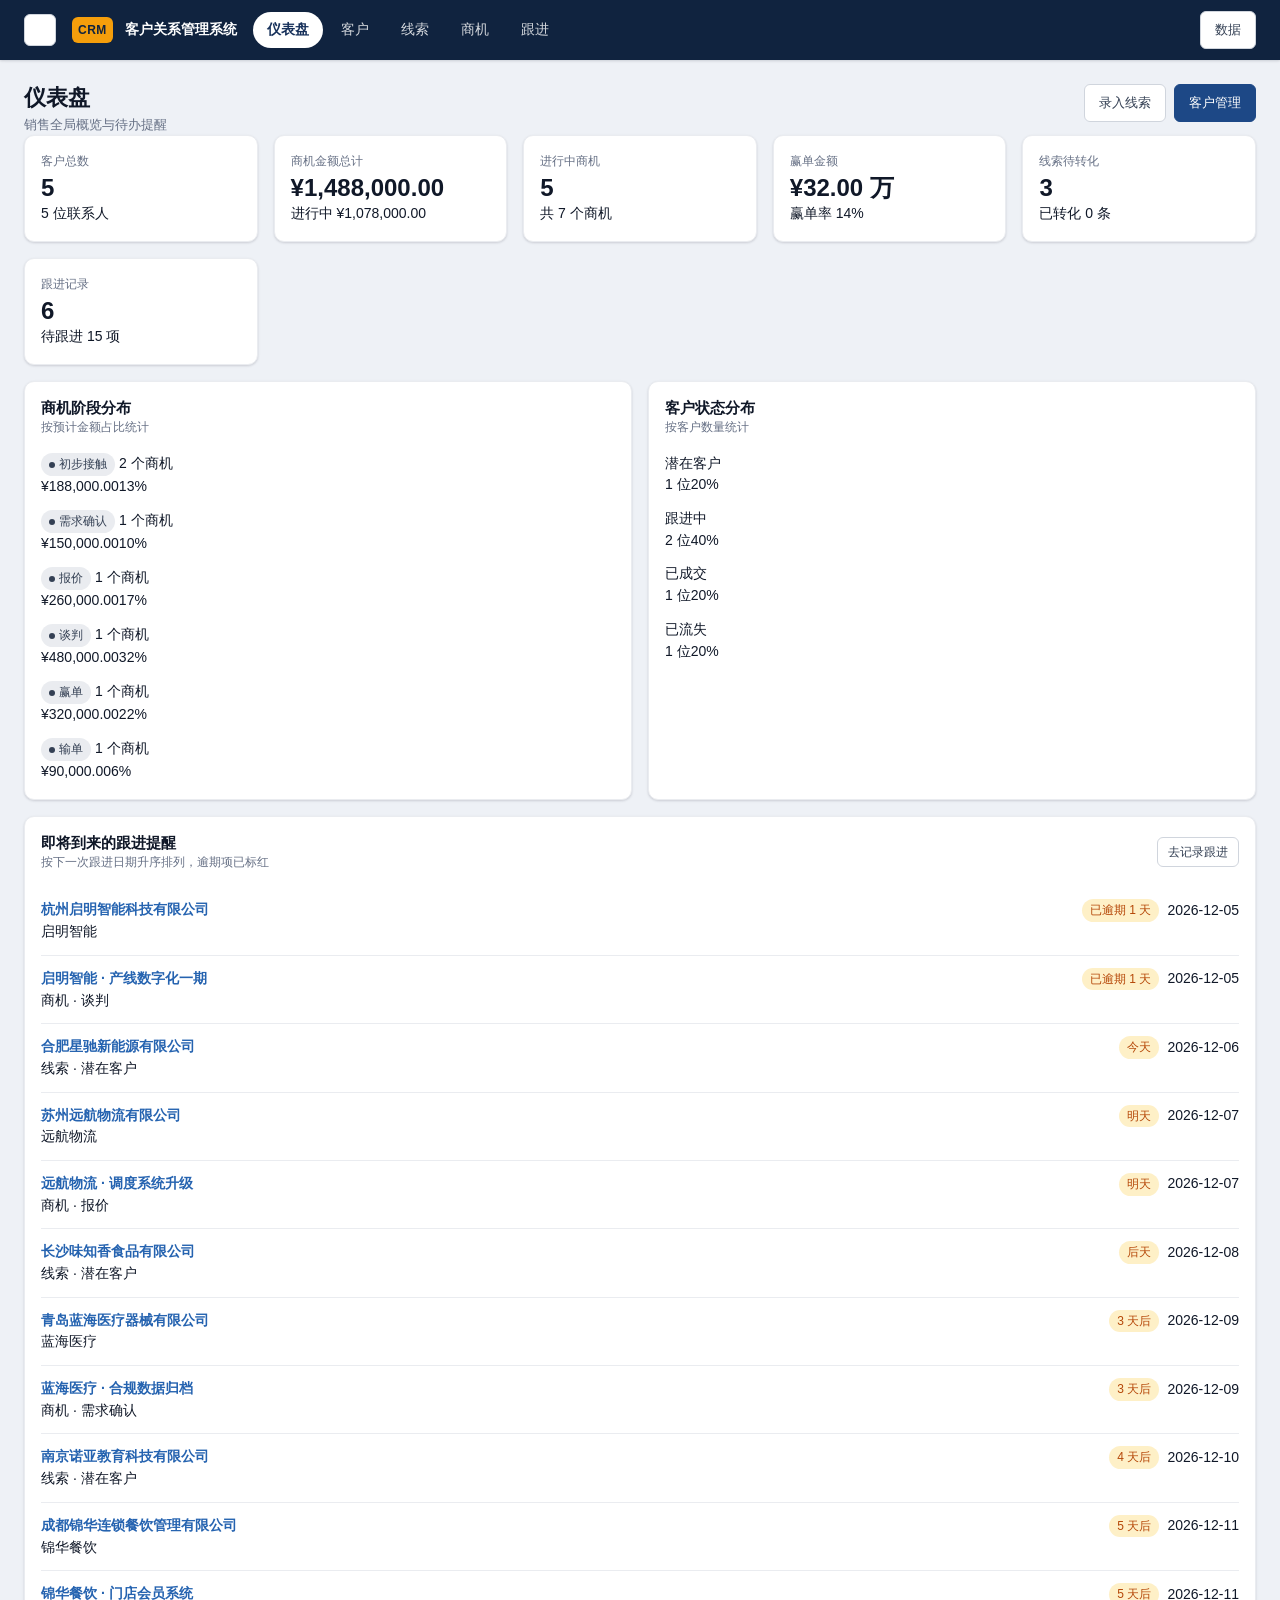
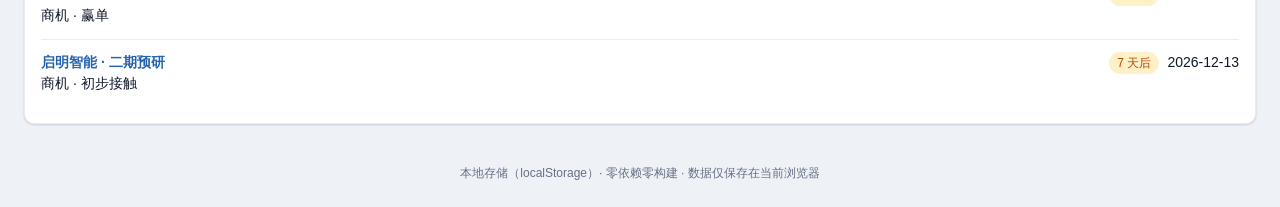
==== index.html @ 539068b9 "fix: complete close-out (index.html + README) - sa-deliver top-level-file gap, operator finish, tick" ====
<!DOCTYPE html>
<html lang="zh-CN">
<head>
  <meta charset="UTF-8" />
  <meta name="viewport" content="width=device-width, initial-scale=1.0" />
  <meta name="color-scheme" content="light" />
  <title>CRM 客户关系管理系统</title>
  <link rel="icon" href="data:image/svg+xml,<svg xmlns='http://www.w3.org/2000/svg' viewBox='0 0 32 32'><text y='26' font-size='26'>&#128188;</text></svg>" />
  <link rel="stylesheet" href="css/base.css" />
  <link rel="stylesheet" href="css/layout.css" />
  <link rel="stylesheet" href="css/components.css" />
</head>
<body>
  <!-- 应用外壳：结构静态，内容由视图层按 hash 路由渲染 -->
  <div class="app-shell">
    <header class="app-header">
      <div class="app-header__bar">
        <button class="icon-btn nav-toggle" id="nav-toggle" type="button" aria-label="展开导航" aria-expanded="false">
          <span class="nav-toggle__bars" aria-hidden="true"></span>
        </button>
        <a class="brand" href="#/dashboard">
          <span class="brand__mark" aria-hidden="true">CRM</span>
          <span class="brand__text">客户关系管理系统</span>
        </a>
        <nav class="app-nav" id="app-nav" aria-label="主导航">
          <a class="app-nav__link" data-nav="dashboard" href="#/dashboard">仪表盘</a>
          <a class="app-nav__link" data-nav="customers" href="#/customers">客户</a>
          <a class="app-nav__link" data-nav="leads" href="#/leads">线索</a>
          <a class="app-nav__link" data-nav="deals" href="#/deals">商机</a>
          <a class="app-nav__link" data-nav="activities" href="#/activities">跟进</a>
        </nav>
        <div class="app-header__actions">
          <button class="btn btn--ghost btn--icon" type="button" id="btn-data" aria-haspopup="true" aria-expanded="false">数据</button>
        </div>
      </div>
    </header>

    <main class="app-main" id="app-main" tabindex="-1">
      <!-- 视图挂载点 -->
      <div class="view-host" id="view-host" aria-live="polite"></div>
    </main>

    <footer class="app-footer">
      <span>本地存储（localStorage）· 零依赖零构建 · 数据仅保存在当前浏览器</span>
    </footer>
  </div>

  <!-- 全局挂载点：模态框、轻提示、数据面板 -->
  <div class="layer-root" id="layer-root">
    <div class="modal" id="modal" hidden>
      <div class="modal__backdrop" data-action="modal-close"></div>
      <div class="modal__panel" role="dialog" aria-modal="true" aria-labelledby="modal-title">
        <header class="modal__head">
          <h2 class="modal__title" id="modal-title"></h2>
          <button class="icon-btn" type="button" data-action="modal-close" aria-label="关闭">&times;</button>
        </header>
        <div class="modal__body" id="modal-body"></div>
        <footer class="modal__foot" id="modal-foot"></footer>
      </div>
    </div>

    <aside class="data-panel" id="data-panel" hidden aria-label="数据管理">
      <div class="data-panel__head">
        <h2 class="data-panel__title">数据管理</h2>
        <button class="icon-btn" type="button" id="data-panel-close" aria-label="关闭">&times;</button>
      </div>
      <div class="data-panel__body">
        <p class="data-panel__hint">所有数据保存在浏览器 localStorage。导出为 JSON 文件后可备份或迁移到其他浏览器。</p>
        <div class="data-panel__actions">
          <button class="btn btn--primary" type="button" id="btn-export">导出 JSON</button>
          <label class="btn btn--ghost" for="import-file">导入 JSON</label>
          <input class="visually-hidden" type="file" id="import-file" accept="application/json,.json" />
          <button class="btn btn--danger" type="button" id="btn-clear">清空数据</button>
        </div>
        <input class="visually-hidden" type="file" id="import-deals-file" accept="application/json,.json" />
      </div>
    </aside>
  </div>

  <div class="toast" id="toast" role="status" aria-live="polite" hidden></div>

  <noscript>
    <p class="noscript-warning">本应用需要启用 JavaScript 才能运行。</p>
  </noscript>

  <script type="module" src="js/app.js"></script>
</body>
</html>
---- css/base.css ----
/* base.css — 设计令牌、重置样式与排版基础 */

:root {
  /* 品牌色：深蓝作为主色，橙色作为强调色 */
  --brand-900: #10233f;
  --brand-800: #16305a;
  --brand-700: #1d4886;
  --brand-600: #2563b0;
  --brand-500: #3b82d6;
  --brand-100: #e3edfa;
  --brand-050: #f2f7fd;

  --accent-600: #d97706;
  --accent-500: #f59e0b;
  --accent-100: #fef3c7;

  --ink-900: #101828;
  --ink-700: #344054;
  --ink-500: #667085;
  --ink-300: #98a2b3;
  --ink-200: #d0d5dd;
  --ink-100: #eaecf0;
  --ink-050: #f6f7f9;
  --surface: #ffffff;
  --canvas: #eef1f6;

  --ok-600: #067647;
  --ok-100: #d3f8df;
  --warn-600: #b54708;
  --warn-100: #fef0c7;
  --danger-600: #b42318;
  --danger-100: #fee4e2;

  /* 商机阶段配色（仪表盘与看板共用） */
  --stage-contact: #7c9cc4;
  --stage-needs: #4f86c6;
  --stage-quote: #3f6fb5;
  --stage-negotiation: #d99a26;
  --stage-won: #12916b;
  --stage-lost: #98a2b3;

  --radius-sm: 6px;
  --radius-md: 10px;
  --radius-lg: 16px;
  --shadow-sm: 0 1px 2px rgba(16, 24, 40, 0.06), 0 1px 3px rgba(16, 24, 40, 0.1);
  --shadow-md: 0 4px 12px rgba(16, 24, 40, 0.1);
  --shadow-lg: 0 18px 40px rgba(16, 24, 40, 0.22);

  --space-1: 4px;
  --space-2: 8px;
  --space-3: 12px;
  --space-4: 16px;
  --space-5: 24px;
  --space-6: 32px;

  --font-sans: -apple-system, BlinkMacSystemFont, "Segoe UI", "PingFang SC",
    "Hiragino Sans GB", "Microsoft YaHei", "Helvetica Neue", Arial, sans-serif;
  --font-mono: ui-monospace, SFMono-Regular, Menlo, Consolas, monospace;

  --header-height: 60px;
}

*,
*::before,
*::after {
  box-sizing: border-box;
}

html,
body {
  margin: 0;
  padding: 0;
}

html {
  -webkit-text-size-adjust: 100%;
}

body {
  min-height: 100vh;
  background: var(--canvas);
  color: var(--ink-900);
  font-family: var(--font-sans);
  font-size: 14px;
  line-height: 1.55;
  -webkit-font-smoothing: antialiased;
}

h1,
h2,
h3,
h4,
p,
figure {
  margin: 0;
}

h1 {
  font-size: 22px;
  line-height: 1.3;
}

h2 {
  font-size: 17px;
  line-height: 1.35;
}

h3 {
  font-size: 15px;
  line-height: 1.4;
}

a {
  color: var(--brand-600);
  text-decoration: none;
}

a:hover {
  text-decoration: underline;
}

ul,
ol {
  margin: 0;
  padding: 0;
  list-style: none;
}

button {
  font: inherit;
  color: inherit;
}

input,
select,
textarea {
  font: inherit;
  color: inherit;
}

table {
  border-collapse: collapse;
  width: 100%;
}

:focus-visible {
  outline: 2px solid var(--brand-500);
  outline-offset: 2px;
  border-radius: 3px;
}

.visually-hidden {
  position: absolute;
  width: 1px;
  height: 1px;
  margin: -1px;
  padding: 0;
  overflow: hidden;
  clip: rect(0 0 0 0);
  white-space: nowrap;
  border: 0;
}

.noscript-warning {
  margin: var(--space-5);
  padding: var(--space-4);
  background: var(--danger-100);
  color: var(--danger-600);
  border-radius: var(--radius-md);
}

/* 数字对齐：金额与统计使用等宽数字 */
.num {
  font-variant-numeric: tabular-nums;
  font-feature-settings: "tnum" 1;
}

@media (prefers-reduced-motion: reduce) {
  *,
  *::before,
  *::after {
    animation-duration: 0.01ms !important;
    transition-duration: 0.01ms !important;
  }
}
---- css/layout.css ----
/* layout.css — 应用外壳、页面栅格与响应式布局（1280px / 375px） */

.app-shell {
  display: flex;
  flex-direction: column;
  min-height: 100vh;
}

/* ---------- 顶部导航 ---------- */
.app-header {
  position: sticky;
  top: 0;
  z-index: 40;
  background: var(--brand-900);
  color: #fff;
  box-shadow: var(--shadow-sm);
}

.app-header__bar {
  display: flex;
  align-items: center;
  gap: var(--space-4);
  max-width: 1440px;
  min-height: var(--header-height);
  margin: 0 auto;
  padding: 0 var(--space-5);
}

.brand {
  display: inline-flex;
  align-items: center;
  gap: var(--space-3);
  color: #fff;
  font-weight: 600;
  white-space: nowrap;
}

.brand:hover {
  text-decoration: none;
}

.brand__mark {
  display: inline-flex;
  align-items: center;
  justify-content: center;
  min-width: 38px;
  height: 26px;
  padding: 0 6px;
  background: var(--accent-500);
  border-radius: var(--radius-sm);
  color: var(--brand-900);
  font-size: 12px;
  font-weight: 700;
  letter-spacing: 0.04em;
}

.app-nav {
  display: flex;
  align-items: center;
  gap: var(--space-1);
  flex: 1 1 auto;
  min-width: 0;
}

.app-nav__link {
  display: inline-block;
  padding: 7px 14px;
  border-radius: 999px;
  color: rgba(255, 255, 255, 0.82);
  font-weight: 500;
  white-space: nowrap;
}

.app-nav__link:hover {
  background: rgba(255, 255, 255, 0.12);
  color: #fff;
  text-decoration: none;
}

.app-nav__link.is-active {
  background: #fff;
  color: var(--brand-800);
  font-weight: 600;
}

.app-header__actions {
  display: flex;
  align-items: center;
  gap: var(--space-2);
}

.nav-toggle {
  display: none;
  border-color: rgba(255, 255, 255, 0.35);
}

.nav-toggle__bars,
.nav-toggle__bars::before,
.nav-toggle__bars::after {
  display: block;
  width: 16px;
  height: 2px;
  background: #fff;
  border-radius: 2px;
  content: "";
}

.nav-toggle__bars {
  position: relative;
}

.nav-toggle__bars::before {
  position: absolute;
  top: -5px;
}

.nav-toggle__bars::after {
  position: absolute;
  top: 5px;
}

/* ---------- 主内容区 ---------- */
.app-main {
  flex: 1 1 auto;
  width: 100%;
  max-width: 1440px;
  margin: 0 auto;
  padding: var(--space-5);
}

.app-footer {
  padding: var(--space-4) var(--space-5) var(--space-5);
  color: var(--ink-500);
  font-size: 12px;
  text-align: center;
}

/* ---------- 页面通用结构 ---------- */
.view {
  display: flex;
  flex-direction: column;
  gap: var(--space-5);
  min-width: 0;
}

.page-head {
  display: flex;
  align-items: flex-start;
  justify-content: space-between;
  gap: var(--space-4);
  flex-wrap: wrap;
}

.page-head__main {
  min-width: 0;
}

.page-head__title {
  font-size: 22px;
}

.page-head__sub {
  margin-top: 2px;
  color: var(--ink-500);
  font-size: 13px;
}

.page-head__actions {
  display: flex;
  align-items: center;
  gap: var(--space-2);
  flex-wrap: wrap;
}

.grid-2 {
  display: grid;
  grid-template-columns: repeat(auto-fit, minmax(320px, 1fr));
  gap: var(--space-4);
}

.detail-grid {
  display: grid;
  grid-template-columns: minmax(0, 2fr) minmax(260px, 1fr);
  gap: var(--space-4);
  align-items: start;
}

.stat-grid {
  display: grid;
  grid-template-columns: repeat(auto-fit, minmax(200px, 1fr));
  gap: var(--space-4);
}

.stack {
  display: flex;
  flex-direction: column;
  gap: var(--space-4);
  min-width: 0;
}

.toolbar {
  display: flex;
  align-items: flex-end;
  gap: var(--space-3);
  flex-wrap: wrap;
}

.toolbar__field {
  display: flex;
  flex-direction: column;
  gap: 4px;
  min-width: 140px;
}

.toolbar__field--grow {
  flex: 1 1 220px;
}

.toolbar__spacer {
  flex: 1 1 auto;
}

/* 看板：横向滚动容器，窄屏下保持列宽可读 */
.kanban {
  display: grid;
  grid-auto-flow: column;
  grid-auto-columns: minmax(230px, 1fr);
  gap: var(--space-3);
  overflow-x: auto;
  padding-bottom: var(--space-2);
  align-items: start;
}

/* ---------- 响应式：窄屏（375px 目标） ---------- */
@media (max-width: 720px) {
  .app-header__bar {
    flex-wrap: wrap;
    gap: var(--space-2);
    padding: var(--space-2) var(--space-3);
  }

  .nav-toggle {
    display: inline-flex;
  }

  .brand__text {
    font-size: 14px;
  }

  .app-nav {
    order: 3;
    flex: 1 0 100%;
    flex-direction: column;
    align-items: stretch;
    gap: 2px;
    max-height: 0;
    overflow: hidden;
    transition: max-height 0.18s ease;
  }

  .app-nav.is-open {
    max-height: 320px;
  }

  .app-nav__link {
    border-radius: var(--radius-sm);
    padding: 9px 12px;
  }

  .app-header__actions {
    margin-left: auto;
  }

  .app-main {
    padding: var(--space-3);
  }

  .detail-grid {
    grid-template-columns: minmax(0, 1fr);
  }

  .page-head {
    flex-direction: column;
    align-items: stretch;
  }

  .page-head__actions .btn {
    flex: 1 1 auto;
    justify-content: center;
  }

  .toolbar {
    flex-direction: column;
    align-items: stretch;
  }

  .toolbar__field,
  .toolbar__field--grow {
    min-width: 0;
    width: 100%;
  }

  .kanban {
    grid-auto-columns: minmax(80%, 1fr);
  }

  .stat-grid {
    grid-template-columns: repeat(auto-fit, minmax(150px, 1fr));
  }
}

@media (max-width: 420px) {
  .brand__mark {
    display: none;
  }

  .app-main {
    padding: var(--space-2);
  }

  .stat-grid {
    grid-template-columns: minmax(0, 1fr);
  }
}
---- css/components.css ----
/* components.css — 卡片、按钮、表单、表格、看板、统计与覆盖层的通用组件样式 */

/* ---------- 卡片 ---------- */
.card {
  background: var(--surface);
  border: 1px solid var(--ink-100);
  border-radius: var(--radius-md);
  box-shadow: var(--shadow-sm);
  min-width: 0;
}

.card__head {
  display: flex;
  align-items: center;
  justify-content: space-between;
  gap: var(--space-3);
  padding: var(--space-4) var(--space-4) var(--space-2);
}

.card__title {
  font-size: 15px;
  font-weight: 600;
}

.card__sub {
  color: var(--ink-500);
  font-size: 12px;
}

.card__body {
  padding: var(--space-2) var(--space-4) var(--space-4);
  min-width: 0;
}

.card__body--tight {
  padding: 0;
}

/* ---------- 按钮 ---------- */
.btn {
  display: inline-flex;
  align-items: center;
  gap: 6px;
  padding: 8px 14px;
  border: 1px solid transparent;
  border-radius: var(--radius-sm);
  background: var(--ink-050);
  color: var(--ink-900);
  font-size: 13px;
  font-weight: 500;
  cursor: pointer;
  white-space: nowrap;
  transition: background 0.15s ease, border-color 0.15s ease, color 0.15s ease;
}

.btn:hover {
  background: var(--ink-100);
  text-decoration: none;
}

.btn:disabled {
  opacity: 0.55;
  cursor: not-allowed;
}

.btn--primary {
  background: var(--brand-700);
  border-color: var(--brand-700);
  color: #fff;
}

.btn--primary:hover {
  background: var(--brand-600);
  border-color: var(--brand-600);
}

.btn--ghost {
  background: #fff;
  border-color: var(--ink-200);
  color: var(--ink-700);
}

.btn--ghost:hover {
  background: var(--ink-050);
  border-color: var(--ink-300);
}

.btn--danger {
  background: var(--danger-100);
  border-color: #fda29b;
  color: var(--danger-600);
}

.btn--danger:hover {
  background: #fdd3d0;
}

.btn--sm {
  padding: 5px 10px;
  font-size: 12px;
}

.btn--link {
  padding: 0;
  background: none;
  border: 0;
  color: var(--brand-600);
  font-size: 12px;
  text-decoration: underline;
}

.btn--link:hover {
  background: none;
  color: var(--brand-700);
}

.btn--block {
  width: 100%;
  justify-content: center;
}

.icon-btn {
  display: inline-flex;
  align-items: center;
  justify-content: center;
  width: 32px;
  height: 32px;
  padding: 0;
  border: 1px solid var(--ink-200);
  border-radius: var(--radius-sm);
  background: #fff;
  color: var(--ink-700);
  font-size: 18px;
  line-height: 1;
  cursor: pointer;
}

.icon-btn:hover {
  background: var(--ink-050);
}

.btn-row {
  display: flex;
  gap: var(--space-2);
  flex-wrap: wrap;
}

/* ---------- 徽标与标签 ---------- */
.badge {
  display: inline-flex;
  align-items: center;
  gap: 4px;
  padding: 2px 8px;
  border-radius: 999px;
  background: var(--ink-100);
  color: var(--ink-700);
  font-size: 12px;
  font-weight: 500;
  white-space: nowrap;
}

.badge--brand {
  background: var(--brand-100);
  color: var(--brand-700);
}

.badge--ok {
  background: var(--ok-100);
  color: var(--ok-600);
}

.badge--warn {
  background: var(--warn-100);
  color: var(--warn-600);
}

.badge--danger {
  background: var(--danger-100);
  color: var(--danger-600);
}

.badge--muted {
  background: var(--ink-050);
  color: var(--ink-500);
}

.badge--dot::before {
  content: "";
  width: 6px;
  height: 6px;
  border-radius: 50%;
  background: currentColor;
}

/* ---------- 表单 ---------- */
.field {
  display: flex;
  flex-direction: column;
  gap: 5px;
  min-width: 0;
}

.field__label {
  color: var(--ink-700);
  font-size: 12px;
  font-weight: 500;
}

.field__label .req {
  color: var(--danger-600);
}

.field__hint {
  color: var(--ink-500);
  font-size: 12px;
}

.field__error {
  color: var(--danger-600);
  font-size: 12px;
}

.input,
.select,
.textarea {
  width: 100%;
  min-height: 36px;
  padding: 7px 10px;
  border: 1px solid var(--ink-200);
  border-radius: var(--radius-sm);
  background: #fff;
  font-size: 13px;
}

.input:focus,
.select:focus,
.textarea:focus {
  border-color: var(--brand-500);
  outline: 2px solid var(--brand-100);
  outline-offset: 0;
}

.textarea {
  min-height: 88px;
  resize: vertical;
}

.select {
  appearance: none;
  background-image: linear-gradient(45deg, transparent 50%, var(--ink-500) 50%),
    linear-gradient(135deg, var(--ink-500) 50%, transparent 50%);
  background-position: calc(100% - 15px) 15px, calc(100% - 10px) 15px;
  background-size: 5px 5px, 5px 5px;
  background-repeat: no-repeat;
  padding-right: 28px;
}

.form-grid {
  display: grid;
  grid-template-columns: repeat(auto-fit, minmax(220px, 1fr));
  gap: var(--space-4);
}

.form-grid--full {
  grid-column: 1 / -1;
}

.form-section {
  margin-bottom: var(--space-5);
}

.form-section:last-child {
  margin-bottom: 0;
}

.form-section__title {
  margin-bottom: var(--space-3);
  padding-bottom: 6px;
  border-bottom: 1px solid var(--ink-100);
  color: var(--ink-700);
  font-size: 13px;
  font-weight: 600;
}

/* 分段筛选按钮组 */
.segmented {
  display: inline-flex;
  padding: 2px;
  border: 1px solid var(--ink-200);
  border-radius: var(--radius-sm);
  background: #fff;
}

.segmented__btn {
  padding: 6px 12px;
  border: 0;
  border-radius: 4px;
  background: none;
  color: var(--ink-700);
  font-size: 13px;
  cursor: pointer;
}

.segmented__btn.is-active {
  background: var(--brand-700);
  color: #fff;
}

/* ---------- 表格 ---------- */
.table-wrap {
  width: 100%;
  overflow-x: auto;
}

.table {
  min-width: 720px;
  font-size: 13px;
}

.table th,
.table td {
  padding: 10px 12px;
  border-bottom: 1px solid var(--ink-100);
  text-align: left;
  vertical-align: middle;
}

.table thead th {
  background: var(--ink-050);
  color: var(--ink-500);
  font-size: 12px;
  font-weight: 600;
  white-space: nowrap;
}

.table tbody tr:hover {
  background: var(--brand-050);
}

.table tbody tr.is-selected {
  background: var(--brand-100);
}

.table__actions {
  display: flex;
  gap: 6px;
  white-space: nowrap;
}

.table__empty {
  padding: var(--space-6) var(--space-4);
  color: var(--ink-500);
  text-align: center;
}

.sort-btn {
  display: inline-flex;
  align-items: center;
  gap: 4px;
  padding: 0;
  border: 0;
  background: none;
  color: inherit;
  font: inherit;
  font-weight: 600;
  cursor: pointer;
}

.sort-btn__mark {
  color: var(--brand-600);
  font-size: 10px;
}

.sort-btn__mark--off {
  color: var(--ink-300);
}

.cell-strong {
  font-weight: 600;
}

.cell-sub {
  color: var(--ink-500);
  font-size: 12px;
}

.cell-right {
  text-align: right;
}

/* ---------- 分页 ---------- */
.pagination {
  display: flex;
  align-items: center;
  gap: var(--space-3);
  flex-wrap: wrap;
  padding: var(--space-3) var(--space-4);
  border-top: 1px solid var(--ink-100);
}

.pagination__info {
  color: var(--ink-500);
  font-size: 12px;
}

.pagination__pages {
  display: flex;
  gap: 4px;
  margin-left: auto;
  flex-wrap: wrap;
}

.pagination__btn {
  min-width: 32px;
  padding: 5px 8px;
  border: 1px solid var(--ink-200);
  border-radius: var(--radius-sm);
  background: #fff;
  font-size: 12px;
  cursor: pointer;
}

.pagination__btn:hover:not(:disabled) {
  background: var(--ink-050);
}

.pagination__btn.is-active {
  background: var(--brand-700);
  border-color: var(--brand-700);
  color: #fff;
  font-weight: 600;
}

.pagination__btn:disabled {
  color: var(--ink-300);
  cursor: not-allowed;
}

/* ---------- 统计卡与图表 ---------- */
.stat {
  padding: var(--space-4);
  background: var(--surface);
  border: 1px solid var(--ink-100);
  border-radius: var(--radius-md);
  box-shadow: var(--shadow-sm);
}

.stat__label {
  color: var(--ink-500);
  font-size: 12px;
}

.stat__value {
  margin-top: 4px;
  font-size: 24px;
  font-weight: 700;
  line-height: 1.2;
}

.stat__unit {
  margin-left: 4px;
  color: var(--ink-500);
  font-size: 13px;
  font-weight: 500;
}

.stat__foot {
  margin-top: 6px;
  color: var(--ink-500);
  font-size: 12px;
}

.chart {
  display: flex;
  flex-direction: column;
  gap: var(--space-3);
}

.chart-row {
  display: grid;
  grid-template-columns: 76px minmax(0, 1fr) 96px;
  align-items: center;
  gap: var(--space-3);
}

.chart-row__label {
  color: var(--ink-700);
  font-size: 12px;
  white-space: nowrap;
}

.chart-row__track {
  height: 14px;
  border-radius: 999px;
  background: var(--ink-050);
  overflow: hidden;
}

.chart-row__bar {
  height: 100%;
  min-width: 2px;
  border-radius: 999px;
  background: var(--brand-500);
  transition: width 0.3s ease;
}

.chart-row__value {
  font-size: 12px;
  text-align: right;
  white-space: nowrap;
}

/* ---------- 列表项（提醒 / 活动） ---------- */
.list {
  display: flex;
  flex-direction: column;
}

.list__item {
  display: flex;
  align-items: flex-start;
  gap: var(--space-3);
  padding: var(--space-3) 0;
  border-bottom: 1px solid var(--ink-100);
}

.list__item:last-child {
  border-bottom: 0;
}

.list__main {
  flex: 1 1 auto;
  min-width: 0;
}

.list__title {
  font-weight: 600;
}

.list__meta {
  margin-top: 2px;
  color: var(--ink-500);
  font-size: 12px;
}

.list__side {
  display: flex;
  align-items: center;
  gap: var(--space-2);
  flex-shrink: 0;
}

.reminder--overdue .list__title,
.text-danger {
  color: var(--danger-600);
}

.text-warn {
  color: var(--warn-600);
}

.text-muted {
  color: var(--ink-500);
}

.meta-grid {
  display: grid;
  grid-template-columns: repeat(auto-fit, minmax(180px, 1fr));
  gap: var(--space-3);
}

.meta-item__label {
  color: var(--ink-500);
  font-size: 12px;
}

.meta-item__value {
  font-weight: 500;
  word-break: break-word;
}

.divider {
  height: 1px;
  margin: var(--space-4) 0;
  background: var(--ink-100);
}

.empty-state {
  padding: var(--space-6) var(--space-4);
  color: var(--ink-500);
  text-align: center;
}

.empty-state__title {
  color: var(--ink-700);
  font-weight: 600;
}

/* ---------- 看板 ---------- */
.kanban-col {
  display: flex;
  flex-direction: column;
  gap: var(--space-2);
  min-width: 0;
  padding: var(--space-3);
  border: 1px solid var(--ink-100);
  border-top: 3px solid var(--stage-contact);
  border-radius: var(--radius-md);
  background: var(--ink-050);
}

.kanban-col--needs {
  border-top-color: var(--stage-needs);
}

.kanban-col--quote {
  border-top-color: var(--stage-quote);
}

.kanban-col--negotiation {
  border-top-color: var(--stage-negotiation);
}

.kanban-col--won {
  border-top-color: var(--stage-won);
}

.kanban-col--lost {
  border-top-color: var(--stage-lost);
}

.kanban-col__head {
  display: flex;
  align-items: center;
  justify-content: space-between;
  gap: var(--space-2);
}

.kanban-col__title {
  font-size: 13px;
  font-weight: 600;
}

.kanban-col__count {
  padding: 1px 7px;
  border-radius: 999px;
  background: #fff;
  color: var(--ink-500);
  font-size: 11px;
}

.kanban-col__sum {
  color: var(--ink-500);
  font-size: 12px;
}

.kanban-col__body {
  display: flex;
  flex-direction: column;
  gap: var(--space-2);
  min-height: 60px;
}

.kanban-card {
  padding: var(--space-3);
  border: 1px solid var(--ink-200);
  border-left: 3px solid var(--brand-500);
  border-radius: var(--radius-sm);
  background: #fff;
  box-shadow: var(--shadow-sm);
  cursor: grab;
}

.kanban-card:active {
  cursor: grabbing;
}

.kanban-card.is-dragging {
  opacity: 0.5;
}

.kanban-card__title {
  font-weight: 600;
  word-break: break-word;
}

.kanban-card__customer,
.kanban-card__meta {
  margin-top: 2px;
  color: var(--ink-500);
  font-size: 12px;
}

.kanban-card__amount {
  margin-top: 6px;
  font-weight: 600;
}

.kanban-card__foot {
  display: flex;
  align-items: center;
  justify-content: space-between;
  gap: var(--space-2);
  margin-top: var(--space-2);
}

.kanban-card__move {
  display: flex;
  gap: 4px;
}

.kanban-drop-active {
  outline: 2px dashed var(--brand-500);
  outline-offset: -3px;
}

/* ---------- 模态框 ---------- */
.modal {
  position: fixed;
  inset: 0;
  z-index: 60;
  display: flex;
  align-items: center;
  justify-content: center;
  padding: var(--space-4);
}

.modal[hidden] {
  display: none;
}

.modal__backdrop {
  position: absolute;
  inset: 0;
  background: rgba(16, 24, 40, 0.45);
}

.modal__panel {
  position: relative;
  display: flex;
  flex-direction: column;
  width: min(760px, 100%);
  max-height: calc(100vh - 48px);
  background: #fff;
  border-radius: var(--radius-lg);
  box-shadow: var(--shadow-lg);
  overflow: hidden;
}

.modal__head {
  display: flex;
  align-items: center;
  justify-content: space-between;
  gap: var(--space-3);
  padding: var(--space-4) var(--space-5);
  border-bottom: 1px solid var(--ink-100);
}

.modal__title {
  font-size: 16px;
}

.modal__body {
  padding: var(--space-5);
  overflow-y: auto;
}

.modal__foot {
  display: flex;
  justify-content: flex-end;
  gap: var(--space-2);
  padding: var(--space-3) var(--space-5);
  border-top: 1px solid var(--ink-100);
  background: var(--ink-050);
}

.modal__foot:empty {
  display: none;
}

@media (max-width: 720px) {
  .modal {
    padding: 0;
  }

  .modal__panel {
    width: 100%;
    max-height: 100vh;
    height: 100%;
    border-radius: 0;
  }
}

/* ---------- 数据面板 ---------- */
.data-panel {
  position: fixed;
  top: 0;
  right: 0;
  z-index: 55;
  display: flex;
  flex-direction: column;
  width: min(340px, 100%);
  height: 100%;
  background: #fff;
  box-shadow: var(--shadow-lg);
}

.data-panel[hidden] {
  display: none;
}

.data-panel__head {
  display: flex;
  align-items: center;
  justify-content: space-between;
  padding: var(--space-4);
  border-bottom: 1px solid var(--ink-100);
}

.data-panel__title {
  font-size: 15px;
}

.data-panel__body {
  padding: var(--space-4);
  overflow-y: auto;
}

.data-panel__hint {
  margin-bottom: var(--space-4);
  color: var(--ink-500);
  font-size: 12px;
}

.data-panel__actions {
  display: flex;
  flex-direction: column;
  gap: var(--space-2);
}

.data-panel__stats {
  margin-top: var(--space-4);
  padding-top: var(--space-4);
  border-top: 1px solid var(--ink-100);
  color: var(--ink-500);
  font-size: 12px;
}

/* ---------- 轻提示 ---------- */
.toast {
  position: fixed;
  left: 50%;
  bottom: 28px;
  z-index: 80;
  transform: translateX(-50%);
  max-width: calc(100% - 32px);
  padding: 10px 18px;
  border-radius: 999px;
  background: var(--brand-900);
  color: #fff;
  font-size: 13px;
  box-shadow: var(--shadow-md);
}

.toast[hidden] {
  display: none;
}

.toast--danger {
  background: var(--danger-600);
}

.toast--ok {
  background: var(--ok-600);
}

/* ---------- 变更记录 ---------- */
.change-row {
  display: flex;
  gap: var(--space-3);
  padding: 6px 0;
  border-bottom: 1px dashed var(--ink-100);
  font-size: 12px;
}

.change-row:last-child {
  border-bottom: 0;
}

.change-row__time {
  flex-shrink: 0;
  color: var(--ink-500);
}

.drag-handle {
  cursor: grab;
  color: var(--ink-300);
  user-select: none;
}
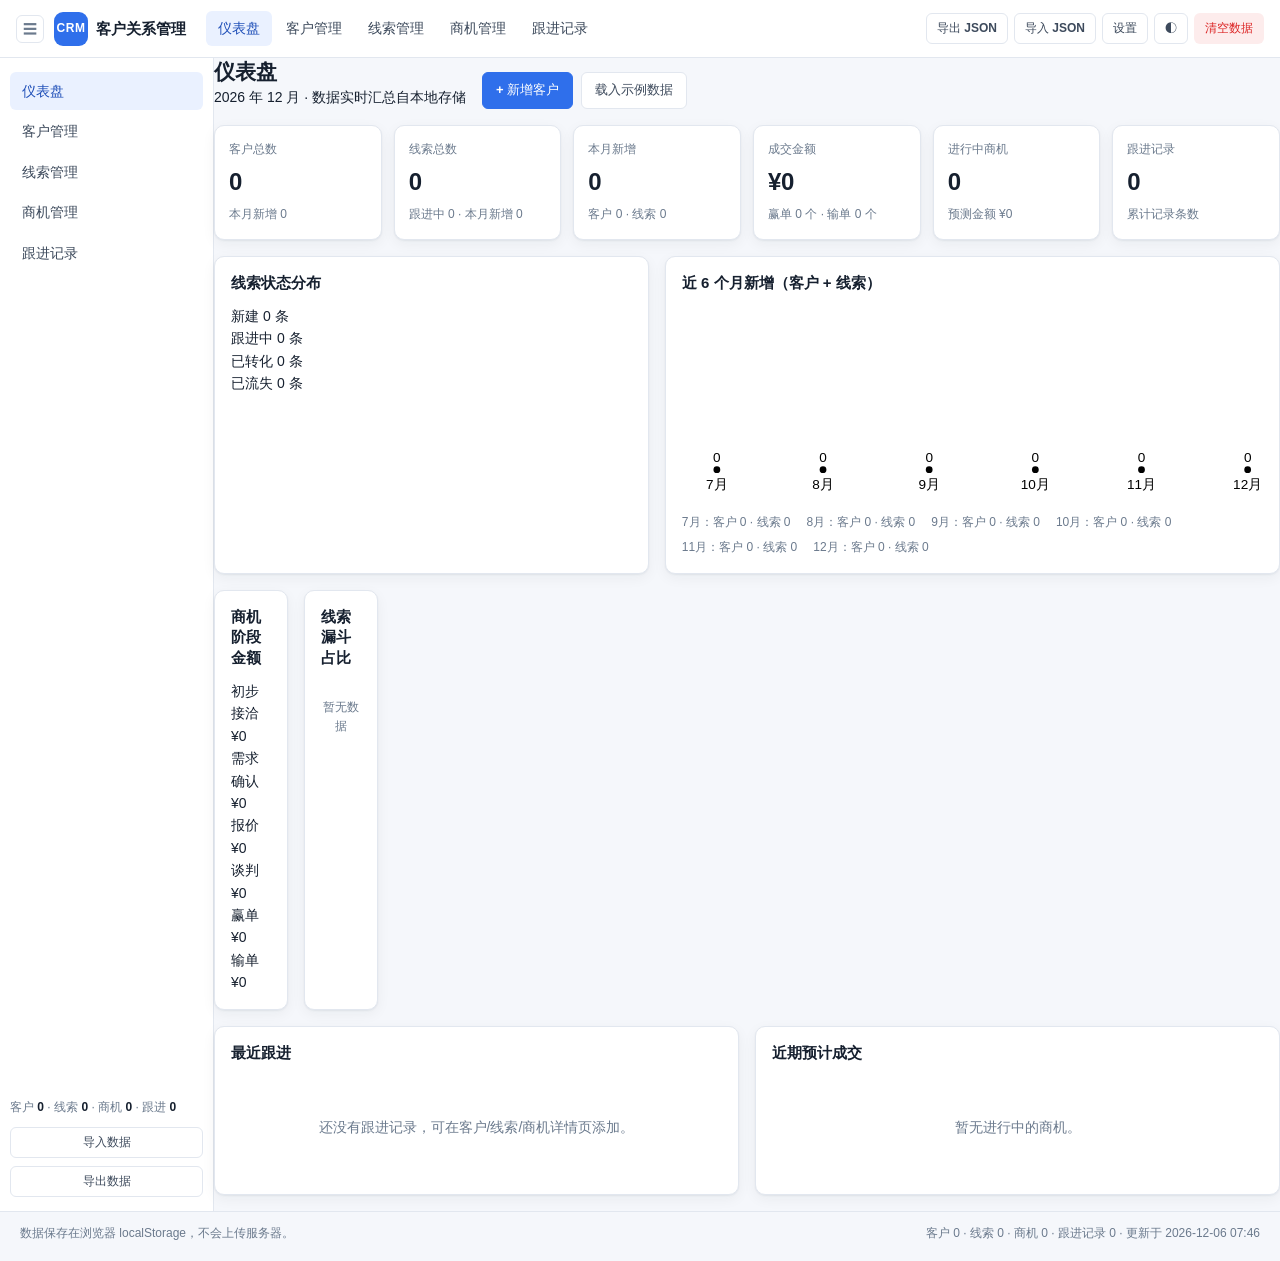
==== commit 8da14b7c: "snapshot: worker output close-out (sa-deliver auto, ticket 5bfdbe5501ef9e05c2fdefa0830c8ed9)" ====
--- a/index.html
+++ b/index.html
@@ -1,88 +1,19 @@
 <!DOCTYPE html>
-<html lang="zh-CN">
+<html lang="zh-CN" data-theme="light">
 <head>
-  <meta charset="UTF-8" />
-  <meta name="viewport" content="width=device-width, initial-scale=1.0" />
-  <meta name="color-scheme" content="light" />
-  <title>CRM 客户关系管理系统</title>
-  <link rel="icon" href="data:image/svg+xml,<svg xmlns='http://www.w3.org/2000/svg' viewBox='0 0 32 32'><text y='26' font-size='26'>&#128188;</text></svg>" />
-  <link rel="stylesheet" href="css/base.css" />
-  <link rel="stylesheet" href="css/layout.css" />
-  <link rel="stylesheet" href="css/components.css" />
+  <meta charset="UTF-8">
+  <meta name="viewport" content="width=device-width, initial-scale=1">
+  <meta name="description" content="CRM 客户关系管理系统 — 客户、线索、商机与跟进记录管理，纯静态零依赖。">
+  <title>CRM 客户关系管理</title>
+  <link rel="stylesheet" href="css/style.css">
 </head>
 <body>
-  <!-- 应用外壳：结构静态，内容由视图层按 hash 路由渲染 -->
-  <div class="app-shell">
-    <header class="app-header">
-      <div class="app-header__bar">
-        <button class="icon-btn nav-toggle" id="nav-toggle" type="button" aria-label="展开导航" aria-expanded="false">
-          <span class="nav-toggle__bars" aria-hidden="true"></span>
-        </button>
-        <a class="brand" href="#/dashboard">
-          <span class="brand__mark" aria-hidden="true">CRM</span>
-          <span class="brand__text">客户关系管理系统</span>
-        </a>
-        <nav class="app-nav" id="app-nav" aria-label="主导航">
-          <a class="app-nav__link" data-nav="dashboard" href="#/dashboard">仪表盘</a>
-          <a class="app-nav__link" data-nav="customers" href="#/customers">客户</a>
-          <a class="app-nav__link" data-nav="leads" href="#/leads">线索</a>
-          <a class="app-nav__link" data-nav="deals" href="#/deals">商机</a>
-          <a class="app-nav__link" data-nav="activities" href="#/activities">跟进</a>
-        </nav>
-        <div class="app-header__actions">
-          <button class="btn btn--ghost btn--icon" type="button" id="btn-data" aria-haspopup="true" aria-expanded="false">数据</button>
-        </div>
-      </div>
-    </header>
-
-    <main class="app-main" id="app-main" tabindex="-1">
-      <!-- 视图挂载点 -->
-      <div class="view-host" id="view-host" aria-live="polite"></div>
-    </main>
-
-    <footer class="app-footer">
-      <span>本地存储（localStorage）· 零依赖零构建 · 数据仅保存在当前浏览器</span>
-    </footer>
+  <div id="app" class="app">
+    <noscript>
+      <p class="noscript">本系统需要启用 JavaScript 才能运行。</p>
+    </noscript>
   </div>
-
-  <!-- 全局挂载点：模态框、轻提示、数据面板 -->
-  <div class="layer-root" id="layer-root">
-    <div class="modal" id="modal" hidden>
-      <div class="modal__backdrop" data-action="modal-close"></div>
-      <div class="modal__panel" role="dialog" aria-modal="true" aria-labelledby="modal-title">
-        <header class="modal__head">
-          <h2 class="modal__title" id="modal-title"></h2>
-          <button class="icon-btn" type="button" data-action="modal-close" aria-label="关闭">&times;</button>
-        </header>
-        <div class="modal__body" id="modal-body"></div>
-        <footer class="modal__foot" id="modal-foot"></footer>
-      </div>
-    </div>
-
-    <aside class="data-panel" id="data-panel" hidden aria-label="数据管理">
-      <div class="data-panel__head">
-        <h2 class="data-panel__title">数据管理</h2>
-        <button class="icon-btn" type="button" id="data-panel-close" aria-label="关闭">&times;</button>
-      </div>
-      <div class="data-panel__body">
-        <p class="data-panel__hint">所有数据保存在浏览器 localStorage。导出为 JSON 文件后可备份或迁移到其他浏览器。</p>
-        <div class="data-panel__actions">
-          <button class="btn btn--primary" type="button" id="btn-export">导出 JSON</button>
-          <label class="btn btn--ghost" for="import-file">导入 JSON</label>
-          <input class="visually-hidden" type="file" id="import-file" accept="application/json,.json" />
-          <button class="btn btn--danger" type="button" id="btn-clear">清空数据</button>
-        </div>
-        <input class="visually-hidden" type="file" id="import-deals-file" accept="application/json,.json" />
-      </div>
-    </aside>
-  </div>
-
-  <div class="toast" id="toast" role="status" aria-live="polite" hidden></div>
-
-  <noscript>
-    <p class="noscript-warning">本应用需要启用 JavaScript 才能运行。</p>
-  </noscript>
-
+  <div id="toast-host" class="toast-host" aria-live="polite" aria-atomic="false"></div>
   <script type="module" src="js/app.js"></script>
 </body>
 </html>
--- a/css/style.css
+++ b/css/style.css
@@ -0,0 +1,616 @@
+/* ==========================================================================
+   CRM 客户关系管理系统 — 样式表
+   纯手写 CSS，零依赖；无外部字体、无 CDN、无图片资源。
+   响应式断点：≥1100px 桌面（侧边导航 + 顶部工具栏），≤860px 移动（抽屉导航）。
+   ========================================================================== */
+
+:root {
+  --brand: #2f6feb;
+  --brand-dark: #1f4fb8;
+  --brand-soft: #eaf1ff;
+  --ink: #16202f;
+  --ink-2: #3d4a5c;
+  --ink-3: #6b7a8d;
+  --line: #e2e7ef;
+  --line-2: #eef1f6;
+  --bg: #f5f7fb;
+  --surface: #ffffff;
+  --surface-2: #fafbfe;
+  --ok: #16a34a;
+  --ok-soft: #e8f7ee;
+  --warn: #d97706;
+  --warn-soft: #fdf3e3;
+  --danger: #dc2626;
+  --danger-soft: #fdecec;
+  --info: #0ea5e9;
+  --info-soft: #e6f6fe;
+  --neutral: #64748b;
+  --neutral-soft: #eef1f5;
+  --radius: 10px;
+  --radius-sm: 6px;
+  --shadow: 0 1px 2px rgba(22, 32, 47, .06), 0 4px 14px rgba(22, 32, 47, .05);
+  --shadow-lg: 0 12px 40px rgba(22, 32, 47, .18);
+  --topbar-h: 58px;
+  --sidenav-w: 214px;
+  --mono: ui-monospace, SFMono-Regular, Menlo, Consolas, monospace;
+}
+
+html[data-theme="dark"] {
+  --brand: #5b8dff;
+  --brand-dark: #3f74e6;
+  --brand-soft: #1b2740;
+  --ink: #e8edf6;
+  --ink-2: #c2ccdb;
+  --ink-3: #93a1b5;
+  --line: #2c3646;
+  --line-2: #232c3a;
+  --bg: #141a24;
+  --surface: #1b2230;
+  --surface-2: #202838;
+  --ok-soft: #14301f;
+  --warn-soft: #33260f;
+  --danger-soft: #35191b;
+  --info-soft: #102c3a;
+  --neutral-soft: #262f3e;
+  --shadow: 0 1px 2px rgba(0, 0, 0, .4), 0 4px 14px rgba(0, 0, 0, .28);
+  --shadow-lg: 0 12px 40px rgba(0, 0, 0, .55);
+  color-scheme: dark;
+}
+
+* { box-sizing: border-box; }
+
+html, body {
+  margin: 0;
+  padding: 0;
+  max-width: 100%;
+  overflow-x: hidden;
+}
+
+body {
+  background: var(--bg);
+  color: var(--ink);
+  font: 14px/1.6 -apple-system, BlinkMacSystemFont, "Segoe UI", "PingFang SC",
+        "Hiragino Sans GB", "Microsoft YaHei", "Source Han Sans SC", sans-serif;
+  -webkit-font-smoothing: antialiased;
+}
+
+a { color: var(--brand); text-decoration: none; }
+a:hover { text-decoration: underline; }
+h1, h2, h3, h4 { margin: 0; font-weight: 650; line-height: 1.35; }
+p { margin: 0; }
+ul, ol { margin: 0; padding: 0; list-style: none; }
+button, input, select, textarea { font: inherit; color: inherit; }
+img, svg { max-width: 100%; }
+:focus-visible { outline: 2px solid var(--brand); outline-offset: 2px; }
+
+.noscript { padding: 24px; text-align: center; }
+
+/* ------------------------------------------------------------------ shell */
+
+.app { min-height: 100vh; display: flex; flex-direction: column; }
+
+.topbar {
+  position: sticky;
+  top: 0;
+  z-index: 30;
+  display: flex;
+  align-items: center;
+  gap: 10px;
+  min-height: var(--topbar-h);
+  padding: 8px 16px;
+  background: var(--surface);
+  border-bottom: 1px solid var(--line);
+}
+
+.brand { display: flex; align-items: center; gap: 8px; color: var(--ink); flex: 0 0 auto; }
+.brand:hover { text-decoration: none; }
+.brand__mark {
+  display: inline-grid; place-items: center;
+  width: 34px; height: 34px; border-radius: 9px;
+  background: var(--brand); color: #fff;
+  font-size: 12px; font-weight: 700; letter-spacing: .5px;
+}
+.brand__text { font-size: 15px; font-weight: 650; white-space: nowrap; }
+
+.topnav { display: flex; align-items: center; gap: 2px; margin-left: 10px; flex: 1 1 auto; min-width: 0; }
+.topnav__item {
+  padding: 6px 12px; border-radius: var(--radius-sm);
+  color: var(--ink-2); font-weight: 550; white-space: nowrap;
+}
+.topnav__item:hover { background: var(--surface-2); color: var(--ink); text-decoration: none; }
+.topnav__item.is-active { background: var(--brand-soft); color: var(--brand-dark); }
+
+.topbar__menu { display: none; }
+.topbar__tools { display: flex; align-items: center; gap: 6px; flex: 0 0 auto; }
+
+.layout { flex: 1 1 auto; display: flex; align-items: stretch; min-width: 0; }
+
+.sidenav {
+  flex: 0 0 var(--sidenav-w);
+  width: var(--sidenav-w);
+  border-right: 1px solid var(--line);
+  background: var(--surface);
+  padding: 14px 10px;
+  display: flex; flex-direction: column; gap: 14px;
+}
+.sidenav__nav { display: flex; flex-direction: column; gap: 2px; }
+.sidenav__item {
+  display: block; padding: 8px 12px; border-radius: var(--radius-sm);
+  color: var(--ink-2); font-weight: 550;
+}
+.sidenav__item:hover { background: var(--surface-2); color: var(--ink); text-decoration: none; }
+.sidenav__item.is-active { background: var(--brand-soft); color: var(--brand-dark); }
+.sidenav__foot { margin-top: auto; display: flex; flex-direction: column; gap: 8px; }
+.sidenav__stat { font-size: 12px; color: var(--ink-3); line-height: 1.9; }
+.sidenav__stat b { color: var(--ink); }
+
+.main {
+  flex: 1 1 auto; min-width: 0;
+  padding: 18px 20px 32px;
+  max-width: 100%;
+}
+
+.footer {
+  display: flex; flex-wrap: wrap; gap: 6px 18px; justify-content: space-between;
+  padding: 12px 20px 18px;
+  color: var(--ink-3); font-size: 12px;
+  border-top: 1px solid var(--line);
+}
+
+.drawer-mask { position: fixed; inset: 0; background: rgba(10, 16, 26, .42); z-index: 35; }
+
+/* ------------------------------------------------------------- page head */
+
+.view__head {
+  display: flex; flex-wrap: wrap; align-items: flex-end; gap: 10px 16px;
+  margin-bottom: 16px;
+}
+.view__head-main { flex: 1 1 260px; min-width: 0; }
+.view__title { font-size: 21px; overflow-wrap: anywhere; }
+.view__subtitle { color: var(--ink-3); font-size: 13px; margin-top: 3px; overflow-wrap: anywhere; }
+.view__actions { display: flex; flex-wrap: wrap; gap: 8px; }
+
+/* ---------------------------------------------------------------- cards */
+
+.card {
+  background: var(--surface);
+  border: 1px solid var(--line);
+  border-radius: var(--radius);
+  box-shadow: var(--shadow);
+  padding: 16px;
+  margin-bottom: 16px;
+}
+.card--flush { padding: 0; overflow: hidden; }
+.card__head {
+  display: flex; flex-wrap: wrap; align-items: center; gap: 8px 12px;
+  margin-bottom: 12px;
+}
+.card__title { font-size: 15px; }
+.card__head .count { color: var(--ink-3); font-size: 12px; font-weight: 500; }
+
+.grid { display: grid; gap: 16px; grid-template-columns: repeat(12, minmax(0, 1fr)); margin-bottom: 16px; }
+.grid > * { min-width: 0; }
+.grid--5-7 > :nth-child(1) { grid-column: span 5; }
+.grid--5-7 > :nth-child(2) { grid-column: span 7; }
+.grid--6-6 > * { grid-column: span 6; }
+.grid--7-5 > :nth-child(1) { grid-column: span 7; }
+.grid--7-5 > :nth-child(2) { grid-column: span 5; }
+.grid--4 > * { grid-column: span 3; }
+.grid--3 > * { grid-column: span 4; }
+.grid > .card { margin-bottom: 0; }
+.stack { display: flex; flex-direction: column; gap: 16px; min-width: 0; }
+.stack > .card { margin-bottom: 0; }
+
+/* ------------------------------------------------------------ stat cards */
+
+.stats { display: grid; gap: 12px; grid-template-columns: repeat(auto-fit, minmax(158px, 1fr)); margin-bottom: 16px; }
+.stat {
+  background: var(--surface); border: 1px solid var(--line); border-radius: var(--radius);
+  box-shadow: var(--shadow); padding: 14px;
+  display: flex; flex-direction: column; gap: 4px; min-width: 0;
+}
+.stat__label { color: var(--ink-3); font-size: 12px; }
+.stat__value { font-size: 24px; font-weight: 700; letter-spacing: -.4px; overflow-wrap: anywhere; }
+.stat__sub { color: var(--ink-3); font-size: 12px; }
+.stat--brand .stat__value { color: var(--brand); }
+.stat--ok .stat__value { color: var(--ok); }
+.stat--warn .stat__value { color: var(--warn); }
+.stat--danger .stat__value { color: var(--danger); }
+.stat--info .stat__value { color: var(--info); }
+.stat--neutral .stat__value { color: var(--ink-2); }
+
+/* ---------------------------------------------------------------- chips */
+
+.chips { display: flex; flex-wrap: wrap; gap: 8px; margin-bottom: 14px; }
+.chip {
+  display: inline-flex; align-items: center; gap: 8px;
+  padding: 6px 12px; border-radius: 999px;
+  background: var(--surface); border: 1px solid var(--line);
+  font-size: 12px; color: var(--ink-2); box-shadow: var(--shadow);
+}
+.chip b { color: var(--ink); font-size: 13px; }
+
+/* -------------------------------------------------------------- toolbar */
+
+.toolbar {
+  display: flex; flex-wrap: wrap; align-items: center; gap: 8px;
+  padding: 12px 14px; margin-bottom: 14px;
+  background: var(--surface); border: 1px solid var(--line);
+  border-radius: var(--radius); box-shadow: var(--shadow);
+}
+.toolbar--wrap { align-items: flex-end; }
+.toolbar__spacer { flex: 1 1 auto; }
+.toolbar__search { flex: 1 1 220px; min-width: 0; }
+.toolbar input[type="search"], .toolbar input[type="date"], .toolbar select { min-width: 0; max-width: 100%; }
+.toolbar input[type="search"] { flex: 1 1 200px; }
+.filter-note { color: var(--ink-3); font-size: 12px; margin: -6px 0 12px; }
+
+.seg { display: inline-flex; border: 1px solid var(--line); border-radius: var(--radius-sm); overflow: hidden; }
+.seg__item { padding: 6px 14px; color: var(--ink-2); font-size: 13px; background: var(--surface); }
+.seg__item:hover { text-decoration: none; background: var(--surface-2); }
+.seg__item.is-active { background: var(--brand); color: #fff; }
+
+/* ---------------------------------------------------------------- forms */
+
+input[type="text"], input[type="search"], input[type="email"], input[type="number"],
+input[type="date"], input[type="tel"], input[type="url"], select, textarea {
+  width: 100%;
+  padding: 7px 10px;
+  background: var(--surface);
+  border: 1px solid var(--line);
+  border-radius: var(--radius-sm);
+  color: var(--ink);
+  min-width: 0;
+}
+textarea { resize: vertical; line-height: 1.6; }
+input:disabled, select:disabled, textarea:disabled { background: var(--surface-2); color: var(--ink-3); }
+
+.field { display: flex; flex-direction: column; gap: 5px; min-width: 0; }
+.field__label { font-size: 12px; color: var(--ink-2); font-weight: 600; }
+.field__req { color: var(--danger); }
+.field__hint { font-size: 12px; color: var(--ink-3); }
+.field--invalid input, .field--invalid select, .field--invalid textarea { border-color: var(--danger); }
+
+.form-grid { display: grid; gap: 12px 14px; grid-template-columns: repeat(2, minmax(0, 1fr)); margin-bottom: 12px; }
+.form-grid.cols-1 { grid-template-columns: minmax(0, 1fr); }
+.form-grid.cols-3 { grid-template-columns: repeat(3, minmax(0, 1fr)); }
+.check, .radio { display: flex; align-items: center; gap: 6px; font-size: 13px; color: var(--ink-2); }
+.check input, .radio input { width: auto; }
+.hint { color: var(--ink-3); font-size: 12px; margin: 4px 0 8px; }
+.sub-form { border-top: 1px dashed var(--line); padding-top: 12px; margin-top: 4px; }
+.sub-form__head { display: flex; align-items: center; justify-content: space-between; gap: 10px; margin-bottom: 10px; }
+.sub-form__head h4 { font-size: 13px; }
+.contact-list { display: flex; flex-direction: column; gap: 8px; }
+.contact-row {
+  display: grid; gap: 8px; align-items: center;
+  grid-template-columns: 1fr 110px 1fr 1fr 1fr auto auto;
+  padding: 8px; border: 1px solid var(--line-2); border-radius: var(--radius-sm); background: var(--surface-2);
+}
+.contact-list--read li { padding: 10px; border: 1px solid var(--line-2); border-radius: var(--radius-sm); }
+.contact__name { display: flex; align-items: center; gap: 8px; flex-wrap: wrap; font-weight: 600; }
+.contact-list--read p { color: var(--ink-3); font-size: 12px; margin-top: 3px; overflow-wrap: anywhere; }
+.tag { padding: 1px 7px; border-radius: 999px; background: var(--brand-soft); color: var(--brand-dark); font-size: 11px; }
+.settings-actions { display: flex; flex-wrap: wrap; gap: 8px; margin-top: 6px; }
+.import-preview { display: flex; flex-wrap: wrap; gap: 10px; margin: 8px 0; color: var(--ink-2); font-size: 13px; }
+.export-area { width: 100%; font-family: var(--mono); font-size: 12px; }
+
+/* --------------------------------------------------------------- buttons */
+
+.btn {
+  display: inline-flex; align-items: center; justify-content: center; gap: 5px;
+  padding: 7px 13px;
+  border: 1px solid var(--line);
+  border-radius: var(--radius-sm);
+  background: var(--surface);
+  color: var(--ink-2);
+  font-size: 13px; font-weight: 550;
+  cursor: pointer; white-space: nowrap;
+}
+.btn:hover { background: var(--surface-2); color: var(--ink); text-decoration: none; }
+.btn[disabled], .btn:disabled { opacity: .5; cursor: not-allowed; }
+.btn--primary { background: var(--brand); border-color: var(--brand); color: #fff; }
+.btn--primary:hover { background: var(--brand-dark); border-color: var(--brand-dark); color: #fff; }
+.btn--danger { background: var(--danger-soft); border-color: transparent; color: var(--danger); }
+.btn--danger:hover { background: var(--danger); color: #fff; }
+.btn--ghost { background: transparent; }
+.btn--sm { padding: 5px 10px; font-size: 12px; }
+.btn--block { width: 100%; }
+
+.icon-btn {
+  display: inline-grid; place-items: center;
+  width: 28px; height: 28px; padding: 0;
+  border: 1px solid var(--line); border-radius: var(--radius-sm);
+  background: var(--surface); color: var(--ink-3); cursor: pointer; line-height: 1;
+}
+.icon-btn:hover { color: var(--ink); background: var(--surface-2); }
+.icon-btn--danger:hover { color: #fff; background: var(--danger); border-color: var(--danger); }
+.link { color: var(--brand); }
+.link-btn { padding: 0; border: 0; background: none; color: var(--brand); cursor: pointer; font-size: 12px; }
+.link-btn:hover { text-decoration: underline; }
+.link-btn--danger { color: var(--danger); }
+
+/* ---------------------------------------------------------------- badges */
+
+.badge {
+  display: inline-block;
+  padding: 1px 9px; border-radius: 999px;
+  font-size: 12px; font-weight: 600; white-space: nowrap;
+  background: var(--neutral-soft); color: var(--neutral);
+}
+.badge--ok { background: var(--ok-soft); color: var(--ok); }
+.badge--info { background: var(--info-soft); color: var(--info); }
+.badge--warn { background: var(--warn-soft); color: var(--warn); }
+.badge--danger { background: var(--danger-soft); color: var(--danger); }
+.badge--brand { background: var(--brand-soft); color: var(--brand-dark); }
+.badge--neutral { background: var(--neutral-soft); color: var(--neutral); }
+
+/* ------------------------------------------------------------- row lists */
+
+.row-list { display: flex; flex-direction: column; }
+.row {
+  display: flex; flex-wrap: wrap; align-items: center; gap: 10px 14px;
+  padding: 13px 16px;
+  border-bottom: 1px solid var(--line-2);
+  min-width: 0;
+}
+.row:last-child { border-bottom: 0; }
+.row:hover { background: var(--surface-2); }
+.row__main { flex: 1 1 260px; min-width: 0; }
+.row__title { display: flex; align-items: center; gap: 8px; flex-wrap: wrap; font-weight: 650; overflow-wrap: anywhere; }
+.row__sub { color: var(--ink-3); font-size: 12px; margin-top: 2px; overflow-wrap: anywhere; }
+.row__meta { display: flex; flex-wrap: wrap; gap: 4px 18px; min-width: 0; }
+.row__meta div { min-width: 0; }
+.row__meta dt { color: var(--ink-3); font-size: 11px; }
+.row__meta dd { margin: 0; font-size: 12px; overflow-wrap: anywhere; }
+.row__actions { display: flex; flex-wrap: wrap; gap: 6px; }
+
+.pager {
+  display: flex; flex-wrap: wrap; align-items: center; gap: 8px;
+  padding: 12px 16px; border-top: 1px solid var(--line-2);
+  color: var(--ink-3); font-size: 12px;
+}
+.pager__info { margin-right: auto; }
+.pager__btn {
+  min-width: 30px; padding: 5px 9px;
+  border: 1px solid var(--line); border-radius: var(--radius-sm);
+  background: var(--surface); color: var(--ink-2); cursor: pointer; font-size: 12px;
+}
+.pager__btn:hover { background: var(--surface-2); }
+.pager__btn.is-active { background: var(--brand); border-color: var(--brand); color: #fff; }
+.pager__btn[disabled] { opacity: .45; cursor: not-allowed; }
+
+/* ------------------------------------------------------------ empty/list */
+
+.empty { padding: 40px 18px; text-align: center; color: var(--ink-3); }
+.empty__actions { margin-top: 12px; display: flex; justify-content: center; gap: 8px; }
+
+.mini-list { display: flex; flex-direction: column; }
+.mini-list li { padding: 9px 0; border-bottom: 1px dashed var(--line-2); min-width: 0; }
+.mini-list li:last-child { border-bottom: 0; }
+.mini-list__head { display: flex; align-items: center; justify-content: space-between; gap: 10px; min-width: 0; }
+.mini-list__head .link { overflow-wrap: anywhere; }
+.mini-list p { color: var(--ink-3); font-size: 12px; overflow-wrap: anywhere; }
+
+/* ----------------------------------------------------------- description */
+
+.dl { display: grid; grid-template-columns: repeat(2, minmax(0, 1fr)); gap: 10px 18px; }
+.dl > div { min-width: 0; }
+.dl dt { color: var(--ink-3); font-size: 12px; }
+.dl dd { margin: 2px 0 0; font-weight: 550; overflow-wrap: anywhere; }
+.detail-note {
+  margin-top: 14px; padding: 10px 12px;
+  background: var(--surface-2); border-left: 3px solid var(--brand);
+  border-radius: 0 var(--radius-sm) var(--radius-sm) 0;
+  color: var(--ink-2); font-size: 13px; overflow-wrap: anywhere;
+}
+.detail-actions { display: flex; flex-wrap: wrap; gap: 8px; margin-bottom: 16px; }
+
+/* ------------------------------------------------------------------ flow */
+
+.flow { display: flex; flex-wrap: wrap; gap: 6px; margin-top: 16px; }
+.flow li {
+  padding: 4px 11px; border-radius: 999px; font-size: 12px;
+  background: var(--neutral-soft); color: var(--ink-3);
+}
+.flow li.is-active { background: var(--brand); color: #fff; font-weight: 600; }
+.flow li.is-done { background: var(--ok-soft); color: var(--ok); }
+.flow--vertical { flex-direction: column; gap: 4px; margin-top: 0; }
+.flow--vertical li { border-radius: var(--radius-sm); padding: 7px 11px; }
+
+/* --------------------------------------------------------------- kanban */
+
+.kanban {
+  display: grid; gap: 12px;
+  grid-template-columns: repeat(6, minmax(0, 1fr));
+  align-items: start;
+}
+.kanban-col {
+  background: var(--surface); border: 1px solid var(--line); border-radius: var(--radius);
+  box-shadow: var(--shadow); min-width: 0; display: flex; flex-direction: column;
+}
+.kanban-col__head {
+  display: flex; align-items: center; justify-content: space-between; gap: 6px;
+  padding: 10px 12px; border-bottom: 1px solid var(--line-2);
+  border-top: 3px solid var(--neutral);
+  border-radius: var(--radius) var(--radius) 0 0;
+}
+.kanban-col--0 .kanban-col__head { border-top-color: #94a3b8; }
+.kanban-col--1 .kanban-col__head { border-top-color: #60a5fa; }
+.kanban-col--2 .kanban-col__head { border-top-color: #38bdf8; }
+.kanban-col--3 .kanban-col__head { border-top-color: #f59e0b; }
+.kanban-col--4 .kanban-col__head { border-top-color: var(--ok); }
+.kanban-col--5 .kanban-col__head { border-top-color: var(--danger); }
+.kanban-col__head h3 { font-size: 13px; display: flex; align-items: center; gap: 6px; }
+.kanban-col__head .count { color: var(--ink-3); font-size: 11px; font-weight: 500; }
+.kanban-col__amount { color: var(--ink-3); font-size: 11px; white-space: nowrap; }
+.kanban-col__body { display: flex; flex-direction: column; gap: 8px; padding: 10px; min-height: 60px; }
+.kanban-empty { color: var(--ink-3); font-size: 12px; text-align: center; padding: 10px 0; }
+
+.kanban-card {
+  border: 1px solid var(--line); border-radius: var(--radius-sm);
+  background: var(--surface-2); padding: 10px; min-width: 0;
+}
+.kanban-card__head { display: flex; align-items: flex-start; justify-content: space-between; gap: 6px; }
+.kanban-card__title { font-weight: 600; font-size: 13px; overflow-wrap: anywhere; }
+.kanban-card__customer { color: var(--ink-3); font-size: 12px; margin-top: 3px; overflow-wrap: anywhere; }
+.kanban-card__amount { font-weight: 700; font-size: 14px; margin-top: 5px; color: var(--ink); }
+.kanban-card__date { color: var(--ink-3); font-size: 11px; margin-top: 2px; }
+.kanban-card__actions { display: flex; flex-wrap: wrap; align-items: center; gap: 5px; margin-top: 9px; }
+.kanban-card__actions .btn { flex: 1 1 auto; }
+
+/* --------------------------------------------------------------- charts */
+
+.chart { width: 100%; }
+.chart svg { display: block; width: 100%; height: auto; }
+.chart__empty { color: var(--ink-3); font-size: 12px; padding: 18px 0; text-align: center; }
+
+.bar-chart { display: flex; flex-direction: column; gap: 9px; }
+.bar-row { display: grid; grid-template-columns: minmax(58px, 88px) minmax(0, 1fr) auto; align-items: center; gap: 10px; }
+.bar-row__label { font-size: 12px; color: var(--ink-2); overflow-wrap: anywhere; }
+.bar-row__track { height: 10px; border-radius: 999px; background: var(--line-2); overflow: hidden; }
+.bar-row__fill { height: 100%; border-radius: 999px; background: var(--brand); transition: width .25s ease; }
+.bar-row--0 .bar-row__fill { background: #94a3b8; }
+.bar-row--1 .bar-row__fill { background: #60a5fa; }
+.bar-row--2 .bar-row__fill { background: #38bdf8; }
+.bar-row--3 .bar-row__fill { background: #f59e0b; }
+.bar-row--4 .bar-row__fill { background: var(--ok); }
+.bar-row--5 .bar-row__fill { background: var(--danger); }
+.bar-row__value { font-size: 12px; color: var(--ink-2); white-space: nowrap; }
+
+.line-chart__axis { fill: var(--ink-3); font-size: 10px; }
+.line-chart__area { fill: rgba(47, 111, 235, .16); stroke: none; }
+.line-chart__line { fill: none; stroke: var(--brand); stroke-width: 2.5; stroke-linejoin: round; stroke-linecap: round; }
+.line-chart__dot { fill: var(--surface); stroke: var(--brand); stroke-width: 2; }
+.line-chart__grid { stroke: var(--line); stroke-width: 1; }
+
+.donut { display: flex; flex-wrap: wrap; align-items: center; gap: 16px; }
+.donut__legend { display: flex; flex-direction: column; gap: 5px; min-width: 0; }
+.donut__legend-item { display: flex; align-items: center; gap: 7px; font-size: 12px; color: var(--ink-2); }
+.donut__swatch { width: 10px; height: 10px; border-radius: 3px; flex: 0 0 auto; }
+.legend-inline { display: flex; flex-wrap: wrap; gap: 6px 16px; margin-top: 8px; color: var(--ink-3); font-size: 12px; }
+
+/* ------------------------------------------------------------- timeline */
+
+.timeline { position: relative; margin: 0; padding-left: 18px; }
+.timeline::before {
+  content: ""; position: absolute; left: 5px; top: 6px; bottom: 6px;
+  width: 2px; background: var(--line);
+}
+.timeline__item { position: relative; padding: 0 0 14px 0; }
+.timeline__item:last-child { padding-bottom: 0; }
+.timeline__dot {
+  position: absolute; left: -17px; top: 6px;
+  width: 9px; height: 9px; border-radius: 50%;
+  background: var(--brand); box-shadow: 0 0 0 3px var(--brand-soft);
+}
+.timeline__meta {
+  display: flex; flex-wrap: wrap; align-items: center; gap: 8px;
+  color: var(--ink-3); font-size: 12px;
+}
+.timeline__meta b { color: var(--ink-2); }
+.timeline__text { color: var(--ink); font-size: 13px; margin-top: 3px; overflow-wrap: anywhere; white-space: pre-wrap; }
+.timeline--wide { padding: 4px 4px 4px 22px; }
+
+/* --------------------------------------------------------------- modals */
+
+.modal-host {
+  position: fixed; inset: 0; z-index: 60;
+  display: flex; align-items: flex-start; justify-content: center;
+  padding: 6vh 16px 24px;
+  background: rgba(12, 18, 28, .48);
+  overflow-y: auto;
+}
+.modal {
+  width: 100%; max-width: 520px;
+  background: var(--surface); border-radius: 12px;
+  box-shadow: var(--shadow-lg);
+  display: flex; flex-direction: column;
+  max-height: 88vh;
+}
+.modal--wide { max-width: 780px; }
+.modal__head {
+  display: flex; align-items: center; justify-content: space-between; gap: 12px;
+  padding: 14px 18px; border-bottom: 1px solid var(--line);
+}
+.modal__title { font-size: 15px; overflow-wrap: anywhere; }
+.modal__body { padding: 0; overflow: hidden; display: flex; flex-direction: column; min-height: 0; }
+/* 表单同时承载字段与页脚，仅字段区域滚动，页脚保持可见 */
+.modal__body > .form { display: flex; flex-direction: column; min-height: 0; overflow-y: auto; }
+.modal__body > .form > .modal__foot { margin-top: auto; }
+.modal__body > .modal__foot { padding: 16px 18px; }
+.modal__lead { padding: 16px 18px 0; }
+.modal__foot {
+  display: flex; flex-wrap: wrap; justify-content: flex-end; gap: 8px;
+  padding: 12px 18px; border-top: 1px solid var(--line);
+}
+.modal__error { color: var(--danger); font-size: 12px; margin-bottom: 8px; }
+
+/* --------------------------------------------------------------- toasts */
+
+.toast-host {
+  position: fixed; right: 16px; bottom: 16px; z-index: 80;
+  display: flex; flex-direction: column; gap: 8px;
+  max-width: min(360px, calc(100vw - 32px));
+  pointer-events: none;
+}
+.toast {
+  padding: 9px 14px; border-radius: var(--radius-sm);
+  background: var(--ink); color: #fff; font-size: 13px;
+  box-shadow: var(--shadow-lg);
+  animation: toast-in .18s ease-out;
+  overflow-wrap: anywhere;
+}
+.toast--success { background: var(--ok); }
+.toast--warn { background: var(--warn); }
+.toast--error { background: var(--danger); }
+.toast--info { background: var(--info); }
+
+@keyframes toast-in { from { opacity: 0; transform: translateY(6px); } to { opacity: 1; transform: none; } }
+@media (prefers-reduced-motion: reduce) {
+  * { animation-duration: .001ms !important; transition-duration: .001ms !important; }
+}
+
+/* ---------------------------------------------------------- responsive */
+
+@media (max-width: 1100px) {
+  .kanban { grid-template-columns: repeat(3, minmax(0, 1fr)); }
+  .grid--5-7 > *, .grid--6-6 > *, .grid--7-5 > * { grid-column: span 12; }
+  .grid--4 > *, .grid--3 > * { grid-column: span 6; }
+}
+
+@media (max-width: 860px) {
+  .topbar { flex-wrap: wrap; gap: 8px; }
+  .topbar__menu { display: inline-grid; }
+  .topnav { display: none; }
+  .topbar__tools { margin-left: auto; flex-wrap: wrap; }
+  .sidenav {
+    position: fixed; top: 0; left: 0; bottom: 0; z-index: 40;
+    width: 248px; flex-basis: 248px;
+    transform: translateX(-100%); transition: transform .2s ease;
+    overflow-y: auto; box-shadow: var(--shadow-lg);
+    padding-top: 16px;
+  }
+  .sidenav.is-open { transform: none; }
+  .main { padding: 16px 14px 28px; }
+  .grid--4 > *, .grid--3 > * { grid-column: span 12; }
+  .kanban { grid-template-columns: repeat(2, minmax(0, 1fr)); }
+  .contact-row { grid-template-columns: minmax(0, 1fr) minmax(0, 1fr); }
+  .form-grid, .form-grid.cols-3 { grid-template-columns: minmax(0, 1fr); }
+  .dl { grid-template-columns: minmax(0, 1fr); }
+}
+
+@media (max-width: 560px) {
+  .brand__text { display: none; }
+  .view__head { align-items: flex-start; }
+  .view__actions { width: 100%; }
+  .view__actions .btn { flex: 1 1 auto; }
+  .kanban { grid-template-columns: minmax(0, 1fr); }
+  .stats { grid-template-columns: repeat(auto-fit, minmax(132px, 1fr)); }
+  .row__meta { gap: 3px 14px; }
+  .toast-host { left: 16px; right: 16px; bottom: 12px; max-width: none; }
+  .footer { padding: 12px 14px 16px; }
+}
+
+@media print {
+  .topbar, .sidenav, .footer, .toast-host, .toolbar, .view__actions { display: none; }
+}
